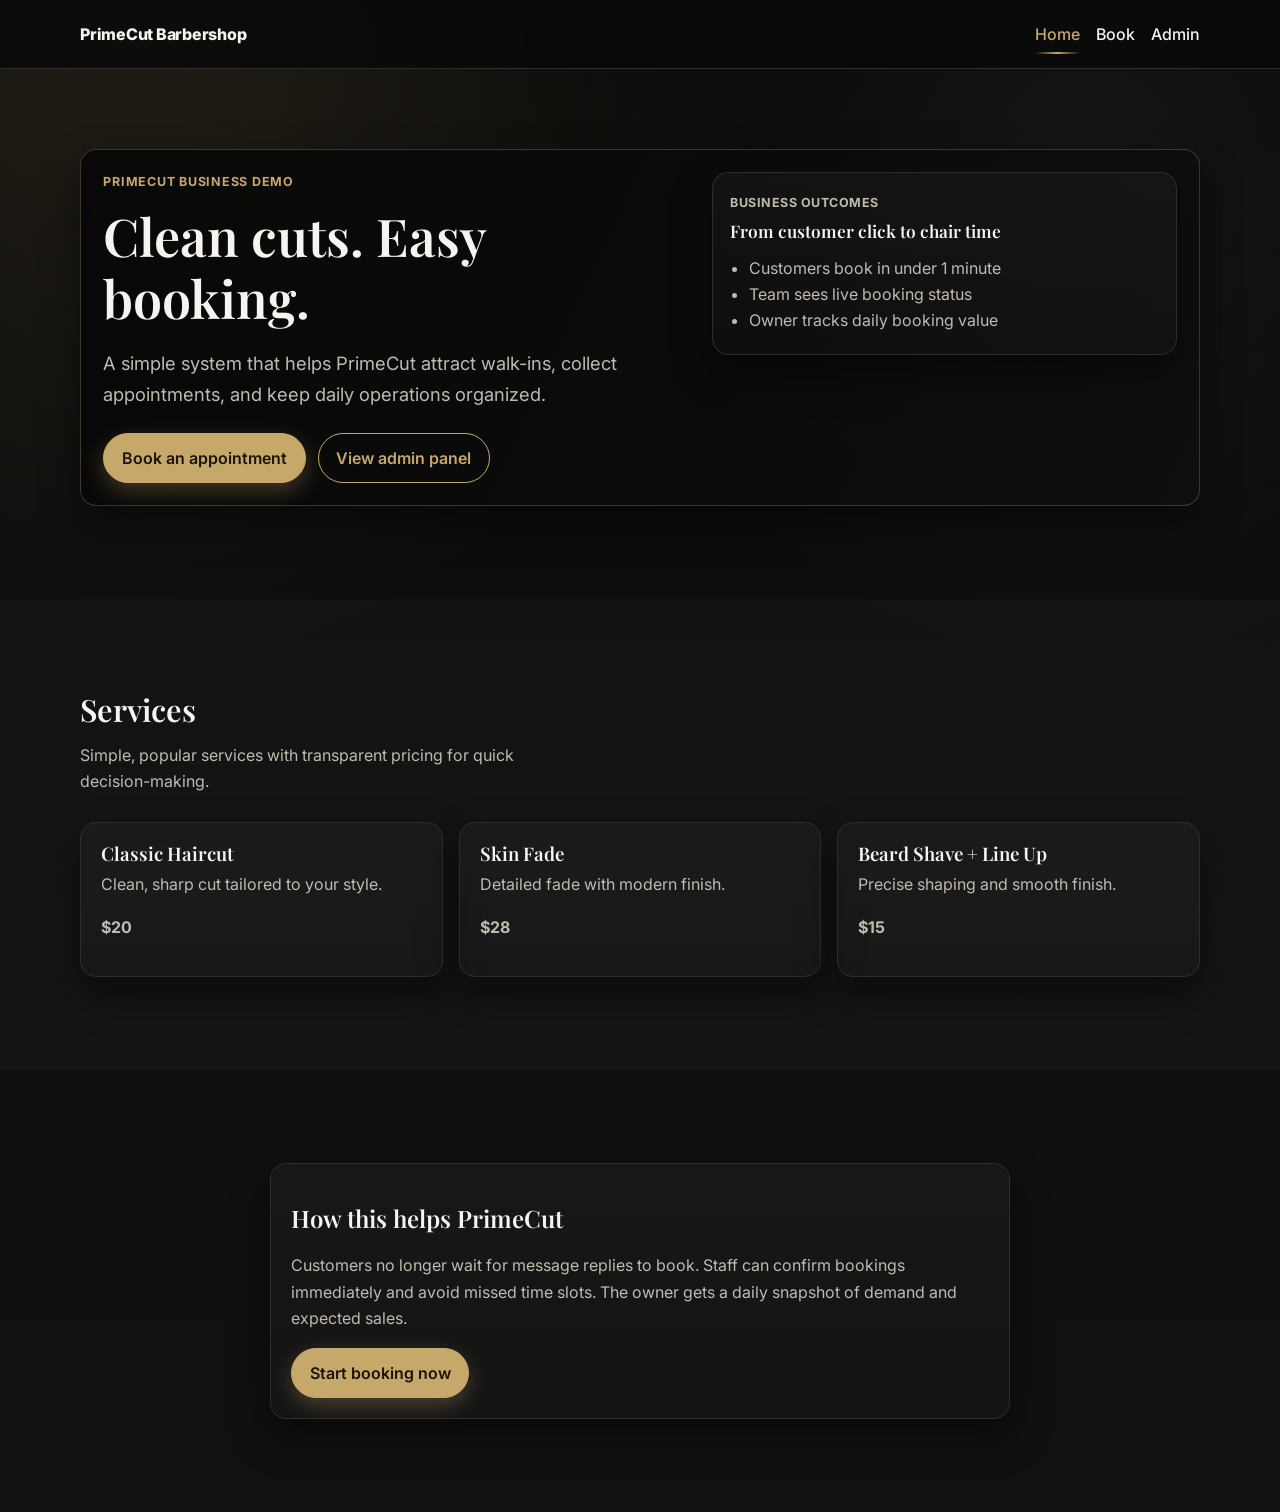
==== primecut-demo/index.html @ 8cd95135 "Initial commit: JM Studio site" ====
<!doctype html>
<html lang="en">
<head>
  <meta charset="utf-8">
  <meta name="viewport" content="width=device-width, initial-scale=1">
  <meta name="description" content="PrimeCut Barbershop booking demo for small business operations.">
  <title>PrimeCut Barbershop Demo | Landing</title>
  <link rel="preconnect" href="https://fonts.googleapis.com">
  <link rel="preconnect" href="https://fonts.gstatic.com" crossorigin>
  <link href="https://fonts.googleapis.com/css2?family=Inter:wght@400;500;600;700;800&family=Playfair+Display:wght@500;600;700&display=swap" rel="stylesheet">
  <link rel="stylesheet" href="../assets/css/styles.css">
  <link rel="stylesheet" href="assets/css/demo.css">
</head>
<body class="demo-body">
  <a class="skip-link" href="#main-content">Skip to content</a>
  <header class="site-header" id="top">
    <div class="container nav-wrap">
      <a class="brand" href="index.html" aria-label="PrimeCut Barbershop home">PrimeCut Barbershop</a>
      <nav class="main-nav" aria-label="Demo navigation">
        <a href="index.html" aria-current="page">Home</a>
        <a href="booking.html">Book</a>
        <a href="admin.html">Admin</a>
      </nav>
    </div>
  </header>

  <main id="main-content">
    <section class="hero section">
      <div class="container hero-grid hero-surface">
        <div class="hero-copy reveal">
          <p class="eyebrow">PrimeCut business demo</p>
          <h1>Clean cuts. Easy booking.</h1>
          <p class="lead">A simple system that helps PrimeCut attract walk-ins, collect appointments, and keep daily operations organized.</p>
          <div class="hero-actions">
            <a class="btn" href="booking.html">Book an appointment</a>
            <a class="btn btn-ghost" href="admin.html">View admin panel</a>
          </div>
        </div>
        <aside class="hero-note reveal" aria-label="What this system does">
          <p class="panel-label">Business outcomes</p>
          <h2>From customer click to chair time</h2>
          <ul>
            <li>Customers book in under 1 minute</li>
            <li>Team sees live booking status</li>
            <li>Owner tracks daily booking value</li>
          </ul>
        </aside>
      </div>
    </section>

    <section class="section muted" id="services">
      <div class="container">
        <h2 class="section-title reveal">Services</h2>
        <p class="section-intro reveal">Simple, popular services with transparent pricing for quick decision-making.</p>
        <div class="card-grid">
          <article class="card reveal">
            <h3>Classic Haircut</h3>
            <p>Clean, sharp cut tailored to your style.</p>
            <p class="service-price">$20</p>
          </article>
          <article class="card reveal">
            <h3>Skin Fade</h3>
            <p>Detailed fade with modern finish.</p>
            <p class="service-price">$28</p>
          </article>
          <article class="card reveal">
            <h3>Beard Shave + Line Up</h3>
            <p>Precise shaping and smooth finish.</p>
            <p class="service-price">$15</p>
          </article>
        </div>
      </div>
    </section>

    <section class="section">
      <div class="container narrow reveal card">
        <h2>How this helps PrimeCut</h2>
        <p>Customers no longer wait for message replies to book. Staff can confirm bookings immediately and avoid missed time slots. The owner gets a daily snapshot of demand and expected sales.</p>
        <a class="btn" href="booking.html">Start booking now</a>
      </div>
    </section>
  </main>

  <script src="../assets/js/main.js"></script>
</body>
</html>
---- assets/css/styles.css ----
:root {
  --bg: #ffffff;
  --bg-muted: #f4f6f5;
  --text: #101312;
  --text-soft: #4a5450;
  --line: #d4ddd8;
  --accent: #0f766e;
  --accent-dark: #0b5a54;
  --radius: 16px;
  --radius-sm: 12px;
  --shadow: 0 12px 30px rgba(16, 19, 18, 0.08);
  --container: 1120px;
}

*,
*::before,
*::after {
  box-sizing: border-box;
}

html {
  scroll-behavior: smooth;
}

body {
  margin: 0;
  font-family: "Inter", sans-serif;
  color: var(--text);
  background: var(--bg);
  line-height: 1.65;
  text-rendering: optimizeLegibility;
}

a {
  color: var(--accent);
  text-decoration: none;
}

a:hover {
  text-decoration: underline;
}

.container {
  width: min(100% - 2rem, var(--container));
  margin-inline: auto;
}

.narrow {
  max-width: 740px;
}

.section {
  padding: 5.2rem 0;
}

.muted {
  background: var(--bg-muted);
}

.section-title {
  margin-top: 0;
  margin-bottom: 0.8rem;
  font-size: clamp(1.75rem, 2.4vw, 2.25rem);
}

.section-intro {
  margin: 0 0 1.7rem;
  color: var(--text-soft);
  max-width: 48ch;
}

.site-header {
  position: sticky;
  top: 0;
  z-index: 20;
  background: rgba(255, 255, 255, 0.9);
  backdrop-filter: blur(10px);
  border-bottom: 1px solid var(--line);
}

.nav-wrap {
  min-height: 68px;
  display: flex;
  align-items: center;
  justify-content: space-between;
  gap: 1rem;
}

.brand {
  font-weight: 800;
  letter-spacing: -0.015em;
  color: var(--text);
}

.main-nav {
  display: none;
  align-items: center;
  gap: 1rem;
}

.main-nav a {
  color: var(--text);
  font-weight: 500;
}

.hero {
  padding-top: 4.7rem;
}

.hero-grid {
  display: grid;
  gap: 1.7rem;
}

.hero-emphasis {
  border: 1px solid #dbe4df;
  border-radius: var(--radius);
  background: linear-gradient(140deg, #ffffff 0%, #f6f9f7 65%, #edf3f0 100%);
  box-shadow: var(--shadow);
  padding: 1.1rem;
}

.eyebrow {
  margin: 0 0 0.75rem;
  color: var(--accent);
  font-weight: 700;
  text-transform: uppercase;
  letter-spacing: 0.06em;
  font-size: 0.78rem;
}

h1,
h2,
h3 {
  line-height: 1.2;
  letter-spacing: -0.02em;
}

h1 {
  margin: 0 0 0.9rem;
  font-size: clamp(2rem, 5.2vw, 3.25rem);
  max-width: 14ch;
  font-weight: 800;
}

.lead {
  font-size: clamp(1rem, 2vw, 1.15rem);
  color: var(--text-soft);
  max-width: 54ch;
}

.hero-actions {
  margin-top: 1.5rem;
  display: flex;
  flex-wrap: wrap;
  gap: 0.75rem;
}

.trust-strip {
  list-style: none;
  margin: 1rem 0 0;
  padding: 0;
  display: flex;
  flex-wrap: wrap;
  gap: 0.55rem;
}

.trust-strip li {
  font-size: 0.8rem;
  font-weight: 600;
  color: #2d3a36;
  border: 1px solid var(--line);
  background: #fff;
  border-radius: 999px;
  padding: 0.35rem 0.7rem;
}

.hero-note {
  border: 1px solid var(--line);
  border-radius: var(--radius);
  padding: 1.25rem 1.1rem;
  background: #fff;
  box-shadow: var(--shadow);
}

.panel-label {
  margin: 0 0 0.45rem;
  color: var(--accent);
  font-size: 0.78rem;
  letter-spacing: 0.04em;
  text-transform: uppercase;
  font-weight: 700;
}

.hero-note h2 {
  margin-top: 0;
  margin-bottom: 0.8rem;
  font-size: 1.08rem;
}

.mock-window {
  border: 1px solid #d6dfdb;
  background: linear-gradient(180deg, #f9fbfa, #f1f5f3);
  border-radius: var(--radius-sm);
  padding: 0.7rem;
  margin-bottom: 0.8rem;
}

.dot {
  display: inline-block;
  width: 8px;
  height: 8px;
  border-radius: 999px;
  margin-right: 0.25rem;
  background: #b6c4be;
}

.mock-row {
  height: 7px;
  background: #d4ddd8;
  border-radius: 999px;
  margin-top: 0.6rem;
}

.mock-row.short {
  width: 62%;
}

.mock-grid {
  display: grid;
  gap: 0.45rem;
  grid-template-columns: repeat(3, minmax(0, 1fr));
  margin-top: 0.6rem;
}

.mock-grid div {
  height: 46px;
  border-radius: 10px;
  border: 1px solid #d6dfdb;
  background: #fff;
}

.hero-note ul {
  margin: 0;
  padding-left: 1.2rem;
}

.start-strip-section {
  padding-top: 1.2rem;
}

.start-strip {
  border: 1px solid #cad8d2;
  border-radius: var(--radius);
  background: linear-gradient(155deg, #f8fbf9, #eef4f1);
  box-shadow: var(--shadow);
  padding: 1.1rem;
}

.start-steps {
  margin: 0.3rem 0 0;
  padding-left: 1.2rem;
  display: grid;
  gap: 0.55rem;
}

.start-steps li {
  color: #2c3a36;
}

.start-steps li span {
  display: block;
  color: var(--text-soft);
  font-size: 0.93rem;
}

.start-note {
  margin: 0.8rem 0 0;
  color: #2f3f3a;
  font-weight: 500;
}

.btn {
  display: inline-flex;
  align-items: center;
  justify-content: center;
  border: 1px solid var(--accent);
  background: var(--accent);
  color: #fff;
  font-weight: 600;
  border-radius: 999px;
  padding: 0.68rem 1.1rem;
  box-shadow: 0 8px 18px rgba(15, 118, 110, 0.2);
  transition: transform 0.2s ease, background 0.2s ease, border-color 0.2s ease, box-shadow 0.2s ease;
}

.btn:hover {
  text-decoration: none;
  background: var(--accent-dark);
  border-color: var(--accent-dark);
  transform: translateY(-1px);
  box-shadow: 0 10px 22px rgba(15, 118, 110, 0.25);
}

.btn:focus-visible,
input:focus-visible,
textarea:focus-visible,
a:focus-visible {
  outline: 3px solid rgba(15, 118, 110, 0.3);
  outline-offset: 2px;
}

.btn-ghost {
  background: transparent;
  color: var(--accent);
  box-shadow: none;
}

.btn-small {
  padding: 0.52rem 0.9rem;
  font-size: 0.93rem;
}

.card-grid,
.step-grid {
  display: grid;
  gap: 1rem;
}

.card,
.step {
  border: 1px solid var(--line);
  border-radius: var(--radius);
  padding: 1.25rem;
  background: #fff;
  box-shadow: 0 2px 0 rgba(16, 19, 18, 0.03);
  transition: transform 0.25s ease, box-shadow 0.25s ease, border-color 0.25s ease;
}

.card:hover,
.step:hover {
  transform: translateY(-2px);
  box-shadow: 0 14px 28px rgba(16, 19, 18, 0.08);
  border-color: #c4d0ca;
}

.card h3,
.step h3 {
  margin-top: 0;
  margin-bottom: 0.4rem;
}

.card p,
.step p {
  margin-top: 0;
  color: var(--text-soft);
}

.card ul {
  margin: 0;
  padding-left: 1.1rem;
}

.demo-wrap {
  display: grid;
  gap: 1.1rem;
  align-items: center;
}

.demo-media {
  min-height: 240px;
  border-radius: var(--radius);
  border: 1px solid #cad6d1;
  background: linear-gradient(155deg, #edf4f1, #f9fbfa);
  display: grid;
  align-content: center;
  gap: 0.9rem;
  padding: 1.25rem;
  font-weight: 600;
  color: #2d3834;
}

.demo-top {
  display: flex;
  gap: 0.35rem;
}

.demo-top span {
  width: 9px;
  height: 9px;
  border-radius: 999px;
  background: #95a7a0;
}

.demo-caption {
  margin-top: -0.4rem;
  color: var(--text-soft);
}

.demo-flow {
  margin: 0.65rem 0 0.4rem;
  font-size: 0.92rem;
  color: #2f3f3a;
}

.demo-proves {
  margin: 0;
  padding-left: 1rem;
  color: var(--text-soft);
}

.demo-proves li + li {
  margin-top: 0.35rem;
}

.demo-points {
  margin: 0;
  padding-left: 1rem;
  font-size: 0.95rem;
}

.demo-points li + li {
  margin-top: 0.35rem;
}

.demo-actions {
  margin-top: 1rem;
  display: flex;
  flex-wrap: wrap;
  gap: 0.65rem;
}

.proof-grid {
  display: grid;
  gap: 1rem;
}

.proof-card {
  border: 1px solid var(--line);
  border-radius: var(--radius);
  padding: 1.2rem;
  background: #fff;
  box-shadow: 0 2px 0 rgba(16, 19, 18, 0.03);
  transition: transform 0.25s ease, box-shadow 0.25s ease, border-color 0.25s ease;
}

.proof-card:hover {
  transform: translateY(-2px);
  box-shadow: 0 14px 28px rgba(16, 19, 18, 0.08);
  border-color: #c4d0ca;
}

.proof-card h3 {
  margin-top: 0;
  margin-bottom: 0.45rem;
}

.proof-card p {
  margin: 0;
  color: var(--text-soft);
}

.package-grid {
  display: grid;
  gap: 1rem;
}

.package-card {
  border: 1px solid var(--line);
  border-radius: var(--radius);
  background: #fff;
  padding: 1.2rem;
  box-shadow: 0 2px 0 rgba(16, 19, 18, 0.03);
  transition: transform 0.25s ease, box-shadow 0.25s ease, border-color 0.25s ease;
}

.package-card:hover {
  transform: translateY(-2px);
  box-shadow: 0 14px 28px rgba(16, 19, 18, 0.08);
  border-color: #c4d0ca;
}

.package-featured {
  border-color: #9eb8af;
  background: linear-gradient(160deg, #ffffff, #f4f8f6);
}

.package-card h3 {
  margin-top: 0;
  margin-bottom: 0.5rem;
}

.package-desc {
  margin: 0 0 0.7rem;
  color: var(--text-soft);
}

.package-card ul {
  margin: 0 0 1rem;
  padding-left: 1.05rem;
}

.case-block {
  margin-top: 1rem;
  border: 1px solid #cad8d2;
  border-radius: var(--radius);
  background: linear-gradient(160deg, #f9fbfa, #f1f6f4);
  padding: 1.2rem;
  box-shadow: var(--shadow);
}

.case-block h3 {
  margin-top: 0;
  margin-bottom: 0.6rem;
}

.case-block p {
  margin: 0.35rem 0;
  color: #2f3f3a;
}

.step-num {
  display: inline-block;
  color: var(--accent);
  font-weight: 700;
  font-size: 0.84rem;
  margin-bottom: 0.4rem;
}

.contact-wrap {
  display: grid;
  gap: 1.25rem;
}

.contact-copy h2 {
  margin-top: 0;
}

.quick-links {
  margin-top: 1rem;
  display: flex;
  flex-wrap: wrap;
  gap: 0.9rem;
}

.quick-link {
  border: 1px solid var(--line);
  border-radius: 999px;
  color: var(--text);
  padding: 0.42rem 0.78rem;
  font-weight: 600;
  transition: border-color 0.2s ease, color 0.2s ease;
}

.quick-link:hover {
  border-color: var(--accent);
  color: var(--accent);
  text-decoration: none;
}

.contact-trust {
  margin-top: 1rem;
  color: var(--text-soft);
  max-width: 40ch;
}

.response-note {
  margin-top: 0.8rem;
  border-left: 3px solid var(--accent);
  padding-left: 0.7rem;
  color: #2f3f3a;
  font-weight: 500;
}

.contact-form {
  background: #fff;
  border: 1px solid var(--line);
  border-radius: var(--radius);
  padding: 1.15rem;
  box-shadow: var(--shadow);
}

.contact-form label {
  display: block;
  margin-bottom: 0.35rem;
  font-weight: 600;
}

.contact-form input,
.contact-form textarea,
.contact-form select {
  width: 100%;
  margin-bottom: 0.85rem;
  border: 1px solid #bcc6d1;
  border-radius: 10px;
  padding: 0.7rem 0.8rem;
  font: inherit;
  background: #fff;
  color: var(--text);
}

.form-note {
  margin-top: 0.65rem;
  font-size: 0.86rem;
  color: var(--text-soft);
}

.mobile-cta {
  position: fixed;
  left: 0;
  right: 0;
  bottom: 0;
  z-index: 30;
  display: flex;
  justify-content: center;
  gap: 0.7rem;
  padding: 0.6rem 1rem calc(0.6rem + env(safe-area-inset-bottom));
  background: rgba(255, 255, 255, 0.92);
  backdrop-filter: blur(8px);
  border-top: 1px solid var(--line);
}

.skip-link {
  position: absolute;
  left: -9999px;
  top: auto;
}

.skip-link:focus {
  left: 1rem;
  top: 1rem;
  background: #fff;
  border: 1px solid var(--line);
  border-radius: 8px;
  padding: 0.4rem 0.65rem;
  z-index: 40;
}

.reveal {
  opacity: 0;
  transform: translateY(10px);
  transition: opacity 0.5s ease, transform 0.5s ease;
}

.reveal.in-view {
  opacity: 1;
  transform: translateY(0);
}

@media (min-width: 720px) {
  .main-nav {
    display: flex;
  }

  .hero-grid {
    grid-template-columns: 1.25fr 1fr;
    align-items: start;
  }

  .card-grid {
    grid-template-columns: repeat(3, minmax(0, 1fr));
  }

  .step-grid {
    grid-template-columns: repeat(3, minmax(0, 1fr));
  }

  .demo-wrap {
    grid-template-columns: 1.1fr 1fr;
  }

  .proof-grid {
    grid-template-columns: repeat(3, minmax(0, 1fr));
  }

  .package-grid {
    grid-template-columns: repeat(3, minmax(0, 1fr));
  }

  .contact-wrap {
    grid-template-columns: 1fr 1.1fr;
    align-items: start;
  }

  .mobile-cta {
    display: none;
  }
}

@media (min-width: 1024px) {
  .section {
    padding: 5.8rem 0;
  }

  .hero {
    padding-top: 5.2rem;
  }
}

@media (prefers-reduced-motion: reduce) {
  html {
    scroll-behavior: auto;
  }

  .reveal {
    opacity: 1;
    transform: none;
    transition: none;
  }

  .btn {
    transition: none;
  }
}
---- primecut-demo/assets/css/demo.css ----
.demo-body {
  --bg: #090909;
  --bg-muted: #101010;
  --surface: #141414;
  --surface-strong: #1c1c1c;
  --line: #2d2d2d;
  --text: #f7f4ef;
  --text-soft: #c1baad;
  --accent: #c7a86b;
  --accent-dark: #a38752;
  --focus: rgba(199, 168, 107, 0.45);
  --shadow: 0 18px 40px rgba(0, 0, 0, 0.45);
  --radius: 16px;
  --radius-sm: 12px;
  background:
    radial-gradient(circle at 10% 0%, rgba(199, 168, 107, 0.14), transparent 35%),
    radial-gradient(circle at 85% 10%, rgba(255, 255, 255, 0.05), transparent 30%),
    linear-gradient(180deg, #070707, #0f0f0f 55%, #111111);
  color: var(--text);
  min-height: 100vh;
}

.demo-body .site-header {
  background: rgba(9, 9, 9, 0.82);
  border-bottom: 1px solid var(--line);
}

.demo-body .brand,
.demo-body .main-nav a {
  color: var(--text);
}

.demo-body .main-nav a:hover {
  color: var(--accent);
}

.demo-body .main-nav a[aria-current="page"] {
  color: var(--accent);
  position: relative;
}

.demo-body .main-nav a[aria-current="page"]::after {
  content: "";
  position: absolute;
  left: 0;
  right: 0;
  bottom: -0.45rem;
  height: 2px;
  background: linear-gradient(90deg, transparent, var(--accent), transparent);
}

.demo-body h1,
.demo-body h2,
.demo-body h3 {
  font-family: "Playfair Display", "Times New Roman", serif;
  letter-spacing: 0;
  font-weight: 600;
}

.demo-body .eyebrow {
  color: var(--accent);
}

.demo-body .lead,
.demo-body .section-intro,
.demo-body p {
  color: var(--text-soft);
}

.demo-body .hero {
  padding-top: 5rem;
}

.demo-body .hero-surface {
  border: 1px solid rgba(199, 168, 107, 0.28);
  border-radius: var(--radius);
  box-shadow: var(--shadow);
  padding: 1.4rem;
  background:
    linear-gradient(115deg, rgba(7, 7, 7, 0.92), rgba(15, 15, 15, 0.86)),
    url("https://images.unsplash.com/photo-1622296089863-eb7fc530daa8?auto=format&fit=crop&w=1600&q=80") center/cover no-repeat;
}

.demo-body .hero-note,
.demo-body .card,
.demo-body .contact-form,
.demo-body .table-card,
.demo-body .metric-card {
  background: linear-gradient(180deg, rgba(255, 255, 255, 0.03), rgba(255, 255, 255, 0.01));
  border: 1px solid var(--line);
  box-shadow: var(--shadow);
}

.demo-body .hero-note h2,
.demo-body .card h3,
.demo-body .table-head h2,
.demo-body .admin-header h1 {
  color: var(--text);
}

.demo-body .hero-note ul,
.demo-body .card p,
.demo-body .form-note {
  color: var(--text-soft);
}

.demo-body .card:hover,
.demo-body .step:hover {
  border-color: rgba(199, 168, 107, 0.44);
  box-shadow: 0 20px 38px rgba(0, 0, 0, 0.52);
}

.demo-body .muted {
  background: rgba(255, 255, 255, 0.02);
}

.page-title {
  margin: 0 0 0.8rem;
  font-size: clamp(1.95rem, 4vw, 2.8rem);
  max-width: 18ch;
  color: var(--text);
}

.booking-panel {
  padding: 1.3rem;
}

.booking-side-note {
  padding: 1.3rem 1.15rem;
}

.service-price {
  font-weight: 700;
  color: var(--accent);
}

.booking-grid {
  display: grid;
  gap: 1rem;
  align-items: start;
}

.contact-form select,
.demo-body .contact-form input,
.demo-body .contact-form textarea {
  width: 100%;
  margin-bottom: 0.85rem;
  border: 1px solid #3a3a3a;
  border-radius: 10px;
  padding: 0.7rem 0.8rem;
  font: inherit;
  background: #101010;
  color: var(--text);
}

.demo-body .contact-form label {
  color: #e5ddd1;
}

.demo-body .btn {
  border: 1px solid var(--accent);
  background: var(--accent);
  color: #1a1409;
  box-shadow: 0 8px 22px rgba(199, 168, 107, 0.3);
}

.demo-body .btn:hover {
  background: var(--accent-dark);
  border-color: var(--accent-dark);
  color: #140f06;
}

.demo-body .btn-ghost {
  background: transparent;
  color: var(--accent);
  box-shadow: none;
}

.demo-body .btn:focus-visible,
.demo-body input:focus-visible,
.demo-body select:focus-visible,
.demo-body textarea:focus-visible,
.demo-body a:focus-visible {
  outline: 3px solid var(--focus);
  outline-offset: 2px;
}

.metrics-grid {
  display: grid;
  gap: 1rem;
  margin-bottom: 1rem;
}

.metric-card {
  border-radius: var(--radius-sm);
  padding: 1rem;
}

.metric-label {
  margin: 0;
  color: var(--text-soft);
  font-size: 0.88rem;
  text-transform: uppercase;
  letter-spacing: 0.05em;
}

.admin-header {
  margin-bottom: 0.8rem;
}

.metric-value {
  margin: 0.35rem 0 0;
  font-size: 1.55rem;
  font-weight: 700;
  color: var(--text);
}

.table-card {
  border-radius: var(--radius);
  padding: 1rem;
}

.table-head {
  display: flex;
  justify-content: space-between;
  gap: 0.75rem;
  align-items: center;
}

.table-head h2 {
  margin: 0;
}

.table-actions {
  display: flex;
  flex-wrap: wrap;
  gap: 0.5rem;
}

.table-wrap {
  overflow-x: auto;
  margin-top: 0.8rem;
}

.demo-body table {
  width: 100%;
  border-collapse: collapse;
}

.demo-body th,
.demo-body td {
  text-align: left;
  padding: 0.75rem 0.5rem;
  border-bottom: 1px solid var(--line);
  vertical-align: middle;
  color: #e9e3d8;
}

.demo-body tbody tr:hover {
  background: rgba(199, 168, 107, 0.08);
}

.demo-body th {
  font-size: 0.78rem;
  text-transform: uppercase;
  color: #b3ab9f;
  letter-spacing: 0.05em;
}

.status-badge {
  display: inline-flex;
  align-items: center;
  justify-content: center;
  font-size: 0.76rem;
  font-weight: 700;
  text-transform: capitalize;
  border-radius: 999px;
  padding: 0.2rem 0.55rem;
}

.status-pending {
  color: #f2d8a0;
  background: rgba(122, 89, 27, 0.35);
  border: 1px solid rgba(214, 170, 74, 0.33);
}

.status-confirmed {
  color: #c8f0d8;
  background: rgba(22, 104, 69, 0.35);
  border: 1px solid rgba(83, 190, 138, 0.35);
}

.error-text {
  color: #ff9aa7;
  font-weight: 600;
  border-left: 3px solid #ff9aa7;
  padding-left: 0.55rem;
}

.success-text {
  color: #adefca;
  font-weight: 600;
  border-left: 3px solid #adefca;
  padding-left: 0.55rem;
}

@media (min-width: 780px) {
  .booking-grid {
    grid-template-columns: 1.2fr 0.8fr;
  }

  .metrics-grid {
    grid-template-columns: repeat(4, minmax(0, 1fr));
  }
}
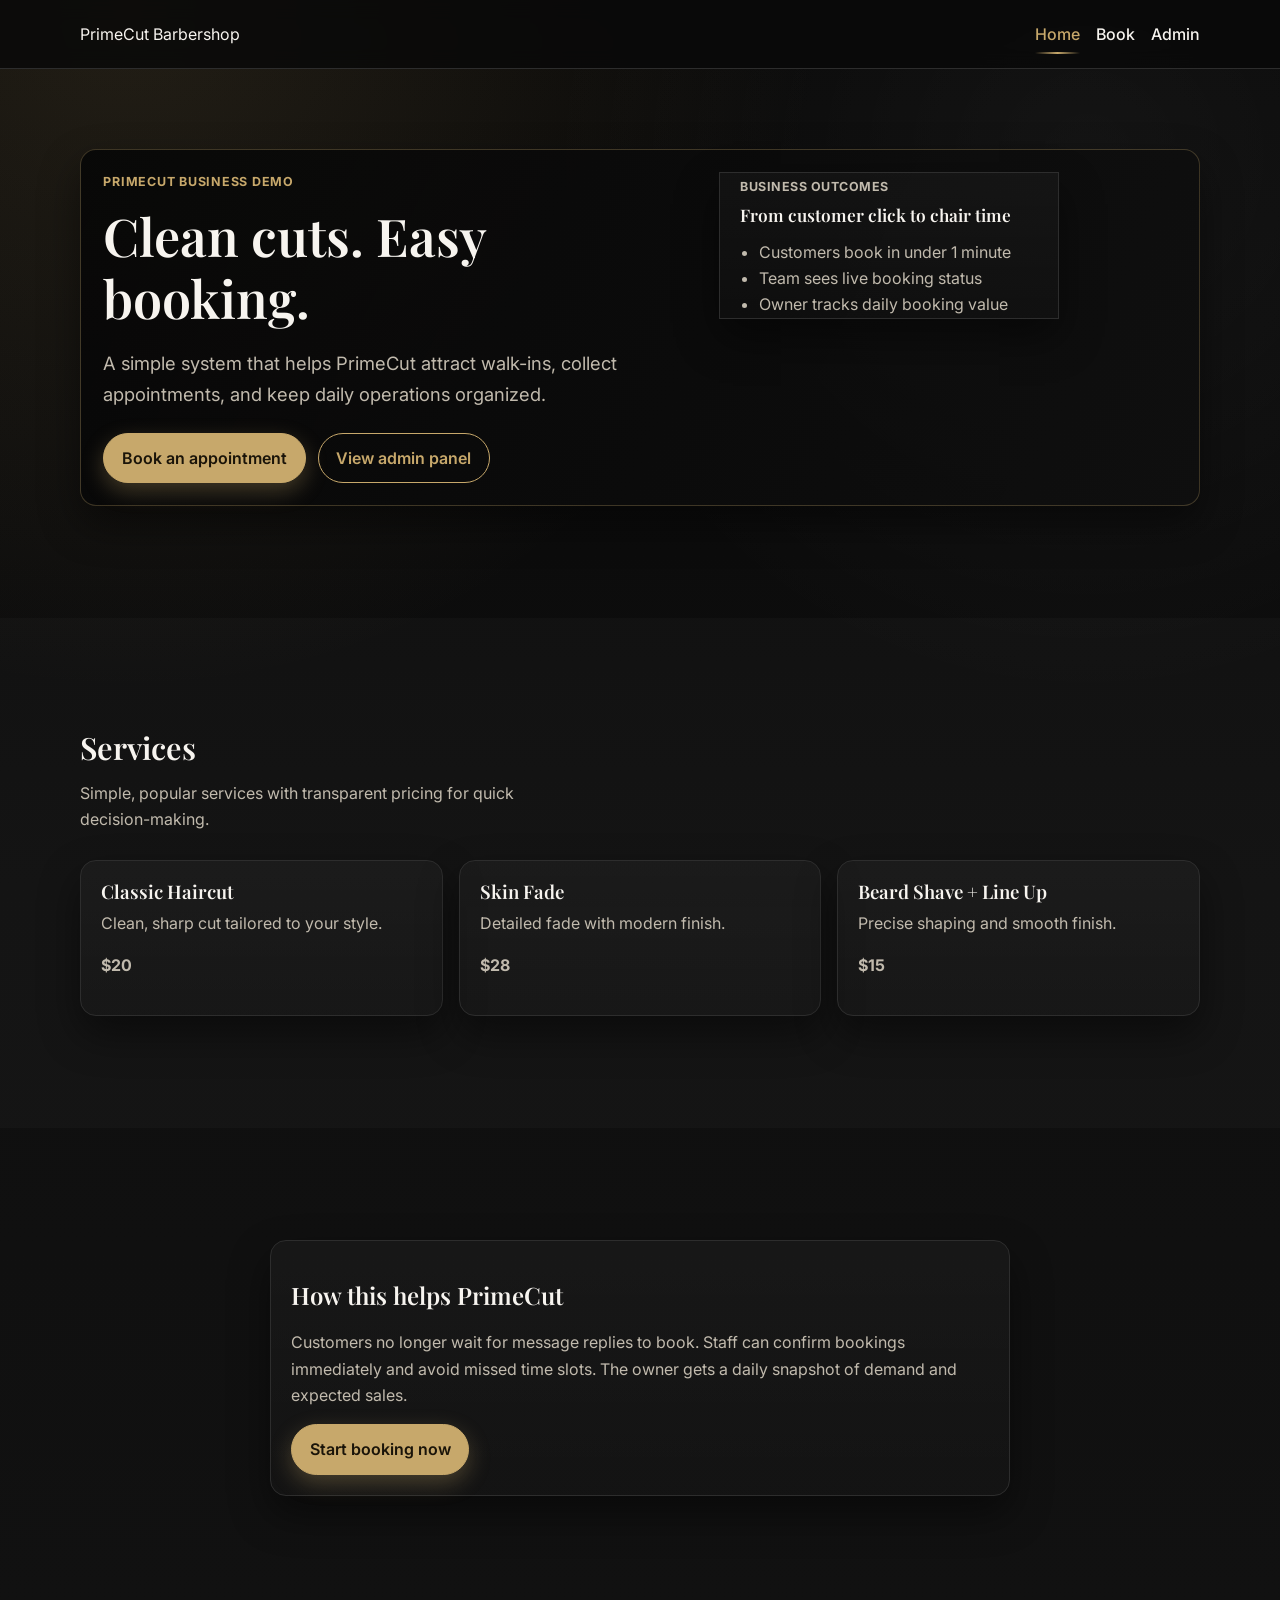
==== commit 0bd68509: "Add files via upload" ====
--- a/primecut-demo/index.html
+++ b/primecut-demo/index.html
@@ -1,86 +1,86 @@
-<!doctype html>
-<html lang="en">
-<head>
-  <meta charset="utf-8">
-  <meta name="viewport" content="width=device-width, initial-scale=1">
-  <meta name="description" content="PrimeCut Barbershop booking demo for small business operations.">
-  <title>PrimeCut Barbershop Demo | Landing</title>
-  <link rel="preconnect" href="https://fonts.googleapis.com">
-  <link rel="preconnect" href="https://fonts.gstatic.com" crossorigin>
-  <link href="https://fonts.googleapis.com/css2?family=Inter:wght@400;500;600;700;800&family=Playfair+Display:wght@500;600;700&display=swap" rel="stylesheet">
-  <link rel="stylesheet" href="../assets/css/styles.css">
-  <link rel="stylesheet" href="assets/css/demo.css">
-</head>
-<body class="demo-body">
-  <a class="skip-link" href="#main-content">Skip to content</a>
-  <header class="site-header" id="top">
-    <div class="container nav-wrap">
-      <a class="brand" href="index.html" aria-label="PrimeCut Barbershop home">PrimeCut Barbershop</a>
-      <nav class="main-nav" aria-label="Demo navigation">
-        <a href="index.html" aria-current="page">Home</a>
-        <a href="booking.html">Book</a>
-        <a href="admin.html">Admin</a>
-      </nav>
-    </div>
-  </header>
-
-  <main id="main-content">
-    <section class="hero section">
-      <div class="container hero-grid hero-surface">
-        <div class="hero-copy reveal">
-          <p class="eyebrow">PrimeCut business demo</p>
-          <h1>Clean cuts. Easy booking.</h1>
-          <p class="lead">A simple system that helps PrimeCut attract walk-ins, collect appointments, and keep daily operations organized.</p>
-          <div class="hero-actions">
-            <a class="btn" href="booking.html">Book an appointment</a>
-            <a class="btn btn-ghost" href="admin.html">View admin panel</a>
-          </div>
-        </div>
-        <aside class="hero-note reveal" aria-label="What this system does">
-          <p class="panel-label">Business outcomes</p>
-          <h2>From customer click to chair time</h2>
-          <ul>
-            <li>Customers book in under 1 minute</li>
-            <li>Team sees live booking status</li>
-            <li>Owner tracks daily booking value</li>
-          </ul>
-        </aside>
-      </div>
-    </section>
-
-    <section class="section muted" id="services">
-      <div class="container">
-        <h2 class="section-title reveal">Services</h2>
-        <p class="section-intro reveal">Simple, popular services with transparent pricing for quick decision-making.</p>
-        <div class="card-grid">
-          <article class="card reveal">
-            <h3>Classic Haircut</h3>
-            <p>Clean, sharp cut tailored to your style.</p>
-            <p class="service-price">$20</p>
-          </article>
-          <article class="card reveal">
-            <h3>Skin Fade</h3>
-            <p>Detailed fade with modern finish.</p>
-            <p class="service-price">$28</p>
-          </article>
-          <article class="card reveal">
-            <h3>Beard Shave + Line Up</h3>
-            <p>Precise shaping and smooth finish.</p>
-            <p class="service-price">$15</p>
-          </article>
-        </div>
-      </div>
-    </section>
-
-    <section class="section">
-      <div class="container narrow reveal card">
-        <h2>How this helps PrimeCut</h2>
-        <p>Customers no longer wait for message replies to book. Staff can confirm bookings immediately and avoid missed time slots. The owner gets a daily snapshot of demand and expected sales.</p>
-        <a class="btn" href="booking.html">Start booking now</a>
-      </div>
-    </section>
-  </main>
-
-  <script src="../assets/js/main.js"></script>
-</body>
-</html>
+<!doctype html>
+<html lang="en">
+<head>
+  <meta charset="utf-8">
+  <meta name="viewport" content="width=device-width, initial-scale=1">
+  <meta name="description" content="PrimeCut Barbershop booking demo for small business operations.">
+  <title>PrimeCut Barbershop Demo | Landing</title>
+  <link rel="preconnect" href="https://fonts.googleapis.com">
+  <link rel="preconnect" href="https://fonts.gstatic.com" crossorigin>
+  <link href="https://fonts.googleapis.com/css2?family=Inter:wght@400;500;600;700;800&family=Playfair+Display:wght@500;600;700&display=swap" rel="stylesheet">
+  <link rel="stylesheet" href="../assets/css/styles.css">
+  <link rel="stylesheet" href="assets/css/demo.css">
+</head>
+<body class="demo-body">
+  <a class="skip-link" href="#main-content">Skip to content</a>
+  <header class="site-header" id="top">
+    <div class="container nav-wrap">
+      <a class="brand" href="index.html" aria-label="PrimeCut Barbershop home">PrimeCut Barbershop</a>
+      <nav class="main-nav" aria-label="Demo navigation">
+        <a href="index.html" aria-current="page">Home</a>
+        <a href="booking.html">Book</a>
+        <a href="admin.html">Admin</a>
+      </nav>
+    </div>
+  </header>
+
+  <main id="main-content">
+    <section class="hero section">
+      <div class="container hero-grid hero-surface">
+        <div class="hero-copy reveal">
+          <p class="eyebrow">PrimeCut business demo</p>
+          <h1>Clean cuts. Easy booking.</h1>
+          <p class="lead">A simple system that helps PrimeCut attract walk-ins, collect appointments, and keep daily operations organized.</p>
+          <div class="hero-actions">
+            <a class="btn" href="booking.html">Book an appointment</a>
+            <a class="btn btn-ghost" href="admin.html">View admin panel</a>
+          </div>
+        </div>
+        <aside class="hero-note reveal" aria-label="What this system does">
+          <p class="panel-label">Business outcomes</p>
+          <h2>From customer click to chair time</h2>
+          <ul>
+            <li>Customers book in under 1 minute</li>
+            <li>Team sees live booking status</li>
+            <li>Owner tracks daily booking value</li>
+          </ul>
+        </aside>
+      </div>
+    </section>
+
+    <section class="section muted" id="services">
+      <div class="container">
+        <h2 class="section-title reveal">Services</h2>
+        <p class="section-intro reveal">Simple, popular services with transparent pricing for quick decision-making.</p>
+        <div class="card-grid">
+          <article class="card reveal">
+            <h3>Classic Haircut</h3>
+            <p>Clean, sharp cut tailored to your style.</p>
+            <p class="service-price">$20</p>
+          </article>
+          <article class="card reveal">
+            <h3>Skin Fade</h3>
+            <p>Detailed fade with modern finish.</p>
+            <p class="service-price">$28</p>
+          </article>
+          <article class="card reveal">
+            <h3>Beard Shave + Line Up</h3>
+            <p>Precise shaping and smooth finish.</p>
+            <p class="service-price">$15</p>
+          </article>
+        </div>
+      </div>
+    </section>
+
+    <section class="section">
+      <div class="container narrow reveal card">
+        <h2>How this helps PrimeCut</h2>
+        <p>Customers no longer wait for message replies to book. Staff can confirm bookings immediately and avoid missed time slots. The owner gets a daily snapshot of demand and expected sales.</p>
+        <a class="btn" href="booking.html">Start booking now</a>
+      </div>
+    </section>
+  </main>
+
+  <script src="../assets/js/main.js"></script>
+</body>
+</html>
--- a/assets/css/styles.css
+++ b/assets/css/styles.css
@@ -1,714 +1,1038 @@
-:root {
-  --bg: #ffffff;
-  --bg-muted: #f4f6f5;
-  --text: #101312;
-  --text-soft: #4a5450;
-  --line: #d4ddd8;
-  --accent: #0f766e;
-  --accent-dark: #0b5a54;
-  --radius: 16px;
-  --radius-sm: 12px;
-  --shadow: 0 12px 30px rgba(16, 19, 18, 0.08);
-  --container: 1120px;
-}
-
-*,
-*::before,
-*::after {
-  box-sizing: border-box;
-}
-
-html {
-  scroll-behavior: smooth;
-}
-
-body {
-  margin: 0;
-  font-family: "Inter", sans-serif;
-  color: var(--text);
-  background: var(--bg);
-  line-height: 1.65;
-  text-rendering: optimizeLegibility;
-}
-
-a {
-  color: var(--accent);
-  text-decoration: none;
-}
-
-a:hover {
-  text-decoration: underline;
-}
-
-.container {
-  width: min(100% - 2rem, var(--container));
-  margin-inline: auto;
-}
-
-.narrow {
-  max-width: 740px;
-}
-
-.section {
-  padding: 5.2rem 0;
-}
-
-.muted {
-  background: var(--bg-muted);
-}
-
-.section-title {
-  margin-top: 0;
-  margin-bottom: 0.8rem;
-  font-size: clamp(1.75rem, 2.4vw, 2.25rem);
-}
-
-.section-intro {
-  margin: 0 0 1.7rem;
-  color: var(--text-soft);
-  max-width: 48ch;
-}
-
-.site-header {
-  position: sticky;
-  top: 0;
-  z-index: 20;
-  background: rgba(255, 255, 255, 0.9);
-  backdrop-filter: blur(10px);
-  border-bottom: 1px solid var(--line);
-}
-
-.nav-wrap {
-  min-height: 68px;
-  display: flex;
-  align-items: center;
-  justify-content: space-between;
-  gap: 1rem;
-}
-
-.brand {
-  font-weight: 800;
-  letter-spacing: -0.015em;
-  color: var(--text);
-}
-
-.main-nav {
-  display: none;
-  align-items: center;
-  gap: 1rem;
-}
-
-.main-nav a {
-  color: var(--text);
-  font-weight: 500;
-}
-
-.hero {
-  padding-top: 4.7rem;
-}
-
-.hero-grid {
-  display: grid;
-  gap: 1.7rem;
-}
-
-.hero-emphasis {
-  border: 1px solid #dbe4df;
-  border-radius: var(--radius);
-  background: linear-gradient(140deg, #ffffff 0%, #f6f9f7 65%, #edf3f0 100%);
-  box-shadow: var(--shadow);
-  padding: 1.1rem;
-}
-
-.eyebrow {
-  margin: 0 0 0.75rem;
-  color: var(--accent);
-  font-weight: 700;
-  text-transform: uppercase;
-  letter-spacing: 0.06em;
-  font-size: 0.78rem;
-}
-
-h1,
-h2,
-h3 {
-  line-height: 1.2;
-  letter-spacing: -0.02em;
-}
-
-h1 {
-  margin: 0 0 0.9rem;
-  font-size: clamp(2rem, 5.2vw, 3.25rem);
-  max-width: 14ch;
-  font-weight: 800;
-}
-
-.lead {
-  font-size: clamp(1rem, 2vw, 1.15rem);
-  color: var(--text-soft);
-  max-width: 54ch;
-}
-
-.hero-actions {
-  margin-top: 1.5rem;
-  display: flex;
-  flex-wrap: wrap;
-  gap: 0.75rem;
-}
-
-.trust-strip {
-  list-style: none;
-  margin: 1rem 0 0;
-  padding: 0;
-  display: flex;
-  flex-wrap: wrap;
-  gap: 0.55rem;
-}
-
-.trust-strip li {
-  font-size: 0.8rem;
-  font-weight: 600;
-  color: #2d3a36;
-  border: 1px solid var(--line);
-  background: #fff;
-  border-radius: 999px;
-  padding: 0.35rem 0.7rem;
-}
-
-.hero-note {
-  border: 1px solid var(--line);
-  border-radius: var(--radius);
-  padding: 1.25rem 1.1rem;
-  background: #fff;
-  box-shadow: var(--shadow);
-}
-
-.panel-label {
-  margin: 0 0 0.45rem;
-  color: var(--accent);
-  font-size: 0.78rem;
-  letter-spacing: 0.04em;
-  text-transform: uppercase;
-  font-weight: 700;
-}
-
-.hero-note h2 {
-  margin-top: 0;
-  margin-bottom: 0.8rem;
-  font-size: 1.08rem;
-}
-
-.mock-window {
-  border: 1px solid #d6dfdb;
-  background: linear-gradient(180deg, #f9fbfa, #f1f5f3);
-  border-radius: var(--radius-sm);
-  padding: 0.7rem;
-  margin-bottom: 0.8rem;
-}
-
-.dot {
-  display: inline-block;
-  width: 8px;
-  height: 8px;
-  border-radius: 999px;
-  margin-right: 0.25rem;
-  background: #b6c4be;
-}
-
-.mock-row {
-  height: 7px;
-  background: #d4ddd8;
-  border-radius: 999px;
-  margin-top: 0.6rem;
-}
-
-.mock-row.short {
-  width: 62%;
-}
-
-.mock-grid {
-  display: grid;
-  gap: 0.45rem;
-  grid-template-columns: repeat(3, minmax(0, 1fr));
-  margin-top: 0.6rem;
-}
-
-.mock-grid div {
-  height: 46px;
-  border-radius: 10px;
-  border: 1px solid #d6dfdb;
-  background: #fff;
-}
-
-.hero-note ul {
-  margin: 0;
-  padding-left: 1.2rem;
-}
-
-.start-strip-section {
-  padding-top: 1.2rem;
-}
-
-.start-strip {
-  border: 1px solid #cad8d2;
-  border-radius: var(--radius);
-  background: linear-gradient(155deg, #f8fbf9, #eef4f1);
-  box-shadow: var(--shadow);
-  padding: 1.1rem;
-}
-
-.start-steps {
-  margin: 0.3rem 0 0;
-  padding-left: 1.2rem;
-  display: grid;
-  gap: 0.55rem;
-}
-
-.start-steps li {
-  color: #2c3a36;
-}
-
-.start-steps li span {
-  display: block;
-  color: var(--text-soft);
-  font-size: 0.93rem;
-}
-
-.start-note {
-  margin: 0.8rem 0 0;
-  color: #2f3f3a;
-  font-weight: 500;
-}
-
-.btn {
-  display: inline-flex;
-  align-items: center;
-  justify-content: center;
-  border: 1px solid var(--accent);
-  background: var(--accent);
-  color: #fff;
-  font-weight: 600;
-  border-radius: 999px;
-  padding: 0.68rem 1.1rem;
-  box-shadow: 0 8px 18px rgba(15, 118, 110, 0.2);
-  transition: transform 0.2s ease, background 0.2s ease, border-color 0.2s ease, box-shadow 0.2s ease;
-}
-
-.btn:hover {
-  text-decoration: none;
-  background: var(--accent-dark);
-  border-color: var(--accent-dark);
-  transform: translateY(-1px);
-  box-shadow: 0 10px 22px rgba(15, 118, 110, 0.25);
-}
-
-.btn:focus-visible,
-input:focus-visible,
-textarea:focus-visible,
-a:focus-visible {
-  outline: 3px solid rgba(15, 118, 110, 0.3);
-  outline-offset: 2px;
-}
-
-.btn-ghost {
-  background: transparent;
-  color: var(--accent);
-  box-shadow: none;
-}
-
-.btn-small {
-  padding: 0.52rem 0.9rem;
-  font-size: 0.93rem;
-}
-
-.card-grid,
-.step-grid {
-  display: grid;
-  gap: 1rem;
-}
-
-.card,
-.step {
-  border: 1px solid var(--line);
-  border-radius: var(--radius);
-  padding: 1.25rem;
-  background: #fff;
-  box-shadow: 0 2px 0 rgba(16, 19, 18, 0.03);
-  transition: transform 0.25s ease, box-shadow 0.25s ease, border-color 0.25s ease;
-}
-
-.card:hover,
-.step:hover {
-  transform: translateY(-2px);
-  box-shadow: 0 14px 28px rgba(16, 19, 18, 0.08);
-  border-color: #c4d0ca;
-}
-
-.card h3,
-.step h3 {
-  margin-top: 0;
-  margin-bottom: 0.4rem;
-}
-
-.card p,
-.step p {
-  margin-top: 0;
-  color: var(--text-soft);
-}
-
-.card ul {
-  margin: 0;
-  padding-left: 1.1rem;
-}
-
-.demo-wrap {
-  display: grid;
-  gap: 1.1rem;
-  align-items: center;
-}
-
-.demo-media {
-  min-height: 240px;
-  border-radius: var(--radius);
-  border: 1px solid #cad6d1;
-  background: linear-gradient(155deg, #edf4f1, #f9fbfa);
-  display: grid;
-  align-content: center;
-  gap: 0.9rem;
-  padding: 1.25rem;
-  font-weight: 600;
-  color: #2d3834;
-}
-
-.demo-top {
-  display: flex;
-  gap: 0.35rem;
-}
-
-.demo-top span {
-  width: 9px;
-  height: 9px;
-  border-radius: 999px;
-  background: #95a7a0;
-}
-
-.demo-caption {
-  margin-top: -0.4rem;
-  color: var(--text-soft);
-}
-
-.demo-flow {
-  margin: 0.65rem 0 0.4rem;
-  font-size: 0.92rem;
-  color: #2f3f3a;
-}
-
-.demo-proves {
-  margin: 0;
-  padding-left: 1rem;
-  color: var(--text-soft);
-}
-
-.demo-proves li + li {
-  margin-top: 0.35rem;
-}
-
-.demo-points {
-  margin: 0;
-  padding-left: 1rem;
-  font-size: 0.95rem;
-}
-
-.demo-points li + li {
-  margin-top: 0.35rem;
-}
-
-.demo-actions {
-  margin-top: 1rem;
-  display: flex;
-  flex-wrap: wrap;
-  gap: 0.65rem;
-}
-
-.proof-grid {
-  display: grid;
-  gap: 1rem;
-}
-
-.proof-card {
-  border: 1px solid var(--line);
-  border-radius: var(--radius);
-  padding: 1.2rem;
-  background: #fff;
-  box-shadow: 0 2px 0 rgba(16, 19, 18, 0.03);
-  transition: transform 0.25s ease, box-shadow 0.25s ease, border-color 0.25s ease;
-}
-
-.proof-card:hover {
-  transform: translateY(-2px);
-  box-shadow: 0 14px 28px rgba(16, 19, 18, 0.08);
-  border-color: #c4d0ca;
-}
-
-.proof-card h3 {
-  margin-top: 0;
-  margin-bottom: 0.45rem;
-}
-
-.proof-card p {
-  margin: 0;
-  color: var(--text-soft);
-}
-
-.package-grid {
-  display: grid;
-  gap: 1rem;
-}
-
-.package-card {
-  border: 1px solid var(--line);
-  border-radius: var(--radius);
-  background: #fff;
-  padding: 1.2rem;
-  box-shadow: 0 2px 0 rgba(16, 19, 18, 0.03);
-  transition: transform 0.25s ease, box-shadow 0.25s ease, border-color 0.25s ease;
-}
-
-.package-card:hover {
-  transform: translateY(-2px);
-  box-shadow: 0 14px 28px rgba(16, 19, 18, 0.08);
-  border-color: #c4d0ca;
-}
-
-.package-featured {
-  border-color: #9eb8af;
-  background: linear-gradient(160deg, #ffffff, #f4f8f6);
-}
-
-.package-card h3 {
-  margin-top: 0;
-  margin-bottom: 0.5rem;
-}
-
-.package-desc {
-  margin: 0 0 0.7rem;
-  color: var(--text-soft);
-}
-
-.package-card ul {
-  margin: 0 0 1rem;
-  padding-left: 1.05rem;
-}
-
-.case-block {
-  margin-top: 1rem;
-  border: 1px solid #cad8d2;
-  border-radius: var(--radius);
-  background: linear-gradient(160deg, #f9fbfa, #f1f6f4);
-  padding: 1.2rem;
-  box-shadow: var(--shadow);
-}
-
-.case-block h3 {
-  margin-top: 0;
-  margin-bottom: 0.6rem;
-}
-
-.case-block p {
-  margin: 0.35rem 0;
-  color: #2f3f3a;
-}
-
-.step-num {
-  display: inline-block;
-  color: var(--accent);
-  font-weight: 700;
-  font-size: 0.84rem;
-  margin-bottom: 0.4rem;
-}
-
-.contact-wrap {
-  display: grid;
-  gap: 1.25rem;
-}
-
-.contact-copy h2 {
-  margin-top: 0;
-}
-
-.quick-links {
-  margin-top: 1rem;
-  display: flex;
-  flex-wrap: wrap;
-  gap: 0.9rem;
-}
-
-.quick-link {
-  border: 1px solid var(--line);
-  border-radius: 999px;
-  color: var(--text);
-  padding: 0.42rem 0.78rem;
-  font-weight: 600;
-  transition: border-color 0.2s ease, color 0.2s ease;
-}
-
-.quick-link:hover {
-  border-color: var(--accent);
-  color: var(--accent);
-  text-decoration: none;
-}
-
-.contact-trust {
-  margin-top: 1rem;
-  color: var(--text-soft);
-  max-width: 40ch;
-}
-
-.response-note {
-  margin-top: 0.8rem;
-  border-left: 3px solid var(--accent);
-  padding-left: 0.7rem;
-  color: #2f3f3a;
-  font-weight: 500;
-}
-
-.contact-form {
-  background: #fff;
-  border: 1px solid var(--line);
-  border-radius: var(--radius);
-  padding: 1.15rem;
-  box-shadow: var(--shadow);
-}
-
-.contact-form label {
-  display: block;
-  margin-bottom: 0.35rem;
-  font-weight: 600;
-}
-
-.contact-form input,
-.contact-form textarea,
-.contact-form select {
-  width: 100%;
-  margin-bottom: 0.85rem;
-  border: 1px solid #bcc6d1;
-  border-radius: 10px;
-  padding: 0.7rem 0.8rem;
-  font: inherit;
-  background: #fff;
-  color: var(--text);
-}
-
-.form-note {
-  margin-top: 0.65rem;
-  font-size: 0.86rem;
-  color: var(--text-soft);
-}
-
-.mobile-cta {
-  position: fixed;
-  left: 0;
-  right: 0;
-  bottom: 0;
-  z-index: 30;
-  display: flex;
-  justify-content: center;
-  gap: 0.7rem;
-  padding: 0.6rem 1rem calc(0.6rem + env(safe-area-inset-bottom));
-  background: rgba(255, 255, 255, 0.92);
-  backdrop-filter: blur(8px);
-  border-top: 1px solid var(--line);
-}
-
-.skip-link {
-  position: absolute;
-  left: -9999px;
-  top: auto;
-}
-
-.skip-link:focus {
-  left: 1rem;
-  top: 1rem;
-  background: #fff;
-  border: 1px solid var(--line);
-  border-radius: 8px;
-  padding: 0.4rem 0.65rem;
-  z-index: 40;
-}
-
-.reveal {
-  opacity: 0;
-  transform: translateY(10px);
-  transition: opacity 0.5s ease, transform 0.5s ease;
-}
-
-.reveal.in-view {
-  opacity: 1;
-  transform: translateY(0);
-}
-
-@media (min-width: 720px) {
-  .main-nav {
-    display: flex;
-  }
-
-  .hero-grid {
-    grid-template-columns: 1.25fr 1fr;
-    align-items: start;
-  }
-
-  .card-grid {
-    grid-template-columns: repeat(3, minmax(0, 1fr));
-  }
-
-  .step-grid {
-    grid-template-columns: repeat(3, minmax(0, 1fr));
-  }
-
-  .demo-wrap {
-    grid-template-columns: 1.1fr 1fr;
-  }
-
-  .proof-grid {
-    grid-template-columns: repeat(3, minmax(0, 1fr));
-  }
-
-  .package-grid {
-    grid-template-columns: repeat(3, minmax(0, 1fr));
-  }
-
-  .contact-wrap {
-    grid-template-columns: 1fr 1.1fr;
-    align-items: start;
-  }
-
-  .mobile-cta {
-    display: none;
-  }
-}
-
-@media (min-width: 1024px) {
-  .section {
-    padding: 5.8rem 0;
-  }
-
-  .hero {
-    padding-top: 5.2rem;
-  }
-}
-
-@media (prefers-reduced-motion: reduce) {
-  html {
-    scroll-behavior: auto;
-  }
-
-  .reveal {
-    opacity: 1;
-    transform: none;
-    transition: none;
-  }
-
-  .btn {
-    transition: none;
-  }
-}
+:root {
+  --bg: #f6f0e9;
+  --bg-muted: #f0ede5;
+  --text: #2a2c26;
+  --text-soft: #7f8675;
+  --line: #b0c4ac;
+  --accent: #7c4a2d;
+  --accent-dark: #4d200e;
+  --surface: #fbf7f1;
+  --surface-strong: #f3ebe1;
+  --surface-deep: #eadfce;
+  --text-strong: #3c322a;
+  --radius: 16px;
+  --radius-sm: 12px;
+  --shadow: 0 12px 30px rgba(16, 19, 18, 0.08);
+  --container: 1120px;
+}
+
+*,
+*::before,
+*::after {
+  box-sizing: border-box;
+}
+
+html {
+  scroll-behavior: smooth;
+}
+
+body {
+  margin: 0;
+  font-family: "Inter", sans-serif;
+  color: var(--text);
+  background: var(--bg);
+  line-height: 1.65;
+  text-rendering: optimizeLegibility;
+}
+
+a {
+  color: var(--accent);
+  text-decoration: none;
+}
+
+a:hover {
+  text-decoration: underline;
+}
+
+.container {
+  width: min(100% - 2rem, var(--container));
+  margin-inline: auto;
+}
+
+.narrow {
+  max-width: 740px;
+}
+
+.section {
+  padding: 6rem 0;
+}
+
+.section--hero {
+  padding-bottom: 5rem;
+}
+
+.section--start {
+  padding-top: 2rem;
+  padding-bottom: 5.5rem;
+}
+
+.section--authority {
+  padding-top: 3rem;
+  border-top: 1px solid var(--line);
+}
+
+.section--cases {
+  padding-top: 6.5rem;
+  border-top: 1px solid var(--line);
+}
+
+.section--demo {
+  padding-top: 6.5rem;
+  border-top: 1px solid var(--line);
+}
+
+.section--values {
+  padding-top: 6.5rem;
+}
+
+.section--offer {
+  padding-top: 6.5rem;
+  border-top: 1px solid var(--line);
+}
+
+#process {
+  border-top: 1px solid var(--line);
+}
+
+.muted {
+  background: var(--bg-muted);
+}
+
+.section-title {
+  margin-top: 0;
+  margin-bottom: 0.8rem;
+  font-size: clamp(1.75rem, 2.4vw, 2.25rem);
+}
+
+.section-intro {
+  margin: 0 0 1.7rem;
+  color: var(--text-soft);
+  max-width: 48ch;
+}
+
+.section-note {
+  margin: -0.9rem 0 1.2rem;
+  color: var(--text-soft);
+  font-size: 0.9rem;
+}
+
+.site-header {
+  position: sticky;
+  top: 0;
+  z-index: 20;
+  background: rgba(251, 247, 241, 0.94);
+  backdrop-filter: blur(10px);
+  border-bottom: 1px solid var(--line);
+}
+
+.nav-wrap {
+  min-height: 68px;
+  display: flex;
+  align-items: center;
+  justify-content: space-between;
+  gap: 1rem;
+}
+
+.brand {
+  display: inline-flex;
+  align-items: center;
+  line-height: 0;
+}
+
+.brand-logo {
+  display: block;
+  height: 36px;
+  width: auto;
+}
+
+.brand-logo-dark {
+  display: none;
+}
+
+.brand-jeff {
+  display: inline-flex;
+  flex-wrap: wrap;
+  align-items: center;
+  gap: 0.5rem 0.75rem;
+  line-height: 1.2;
+  max-width: min(100%, 280px);
+}
+
+.brand-jeff .brand-logo {
+  flex-shrink: 0;
+}
+
+.brand-wordmark {
+  font-size: 0.95rem;
+  font-weight: 800;
+  color: var(--text-strong);
+  letter-spacing: -0.02em;
+  line-height: 1.2;
+}
+
+.main-nav {
+  display: none;
+  align-items: center;
+  gap: 1rem;
+}
+
+.main-nav a {
+  color: var(--text);
+  font-weight: 500;
+}
+
+.main-nav a.btn {
+  color: #fff;
+}
+
+.main-nav a.btn:hover,
+.main-nav a.btn:focus-visible {
+  background: #9a6340;
+  border-color: #9a6340;
+  box-shadow: 0 11px 24px rgba(124, 74, 45, 0.3);
+  transform: translateY(-1px);
+  color: #fff;
+}
+
+.theme-toggle {
+  border: 1px solid var(--line);
+  background: var(--surface);
+  color: var(--text);
+  border-radius: 999px;
+  padding: 0.46rem 0.85rem;
+  font: inherit;
+  font-size: 0.85rem;
+  font-weight: 600;
+  cursor: pointer;
+  transition: background 0.2s ease, border-color 0.2s ease, color 0.2s ease, transform 0.2s ease;
+}
+
+.theme-toggle::before {
+  content: "🌙";
+  margin-right: 0.45rem;
+  font-size: 0.9rem;
+  line-height: 1;
+}
+
+.theme-toggle:hover {
+  border-color: var(--accent);
+  color: var(--accent);
+  transform: translateY(-1px);
+}
+
+.theme-toggle[aria-pressed="true"]::before {
+  content: "☀️";
+}
+
+.hero {
+  padding-top: 4.7rem;
+}
+
+.hero-grid {
+  display: grid;
+  gap: 2.75rem;
+}
+
+.eyebrow {
+  margin: 0 0 0.75rem;
+  color: var(--accent);
+  font-weight: 700;
+  text-transform: uppercase;
+  letter-spacing: 0.06em;
+  font-size: 0.78rem;
+}
+
+h1,
+h2,
+h3 {
+  line-height: 1.2;
+  letter-spacing: -0.02em;
+}
+
+h1 {
+  margin: 0 0 0.9rem;
+  font-size: clamp(2rem, 5.2vw, 3.25rem);
+  max-width: 14ch;
+  font-weight: 800;
+}
+
+.lead {
+  font-size: clamp(1rem, 2vw, 1.15rem);
+  color: var(--text-soft);
+  max-width: 54ch;
+}
+
+.hero-actions {
+  margin-top: 1.5rem;
+  display: flex;
+  flex-wrap: wrap;
+  gap: 0.75rem;
+}
+
+.trust-strip {
+  list-style: none;
+  margin: 1.75rem 0 0;
+  padding: 0.85rem 0 0;
+  border-top: 1px solid var(--line);
+  display: flex;
+  flex-wrap: wrap;
+  align-items: baseline;
+  gap: 0.35rem 0.85rem;
+  max-width: 52ch;
+}
+
+.trust-strip li {
+  font-size: 0.82rem;
+  font-weight: 500;
+  color: var(--text-soft);
+}
+
+.trust-strip li:not(:last-child)::after {
+  content: "·";
+  margin-left: 0.85rem;
+  color: var(--line);
+  font-weight: 400;
+}
+
+.hero-note {
+  padding: 0.25rem 0 0;
+  padding-left: 1.25rem;
+  border-left: 2px solid var(--accent);
+  max-width: 34ch;
+}
+
+.panel-label {
+  margin: 0 0 0.45rem;
+  color: var(--accent);
+  font-size: 0.78rem;
+  letter-spacing: 0.04em;
+  text-transform: uppercase;
+  font-weight: 700;
+}
+
+.hero-note h2 {
+  margin-top: 0;
+  margin-bottom: 0.8rem;
+  font-size: 1.08rem;
+}
+
+.mock-window {
+  margin: 1rem 0 1.1rem;
+  padding: 0.85rem 0 0;
+  border-top: 1px solid var(--line);
+}
+
+.dot {
+  display: inline-block;
+  width: 8px;
+  height: 8px;
+  border-radius: 999px;
+  margin-right: 0.25rem;
+  background: var(--line);
+}
+
+.mock-row {
+  height: 7px;
+  background: var(--line);
+  border-radius: 999px;
+  margin-top: 0.6rem;
+}
+
+.mock-row.short {
+  width: 62%;
+}
+
+.mock-grid {
+  display: grid;
+  gap: 0.45rem;
+  grid-template-columns: repeat(3, minmax(0, 1fr));
+  margin-top: 0.6rem;
+}
+
+.mock-grid div {
+  height: 46px;
+  border-radius: 8px;
+  background: var(--bg-muted);
+}
+
+.hero-note ul {
+  margin: 0;
+  padding-left: 1.2rem;
+}
+
+.start-flow {
+  max-width: 52rem;
+}
+
+.start-steps {
+  margin: 1.25rem 0 0;
+  padding-left: 1.35rem;
+  display: grid;
+  gap: 1rem;
+}
+
+.start-steps li {
+  color: var(--text-strong);
+}
+
+.start-steps li span {
+  display: block;
+  color: var(--text-soft);
+  font-size: 0.93rem;
+}
+
+.start-note {
+  margin: 1.75rem 0 0;
+  padding-top: 1.25rem;
+  border-top: 1px solid var(--line);
+  color: var(--text-strong);
+  font-weight: 500;
+  max-width: 48ch;
+}
+
+.authority-list {
+  display: grid;
+  gap: 0;
+  margin-top: 0.5rem;
+  max-width: 46rem;
+}
+
+.authority-item {
+  padding: 2rem 0;
+  border-bottom: 1px solid var(--line);
+}
+
+.authority-item:last-child {
+  border-bottom: none;
+  padding-bottom: 0;
+}
+
+.authority-item h3 {
+  margin-top: 0;
+  margin-bottom: 0.5rem;
+}
+
+.authority-item p {
+  margin: 0;
+  color: var(--text-soft);
+  max-width: 52ch;
+}
+
+.btn {
+  display: inline-flex;
+  align-items: center;
+  justify-content: center;
+  border: 1px solid var(--accent);
+  background: var(--accent);
+  color: #fff;
+  font-weight: 600;
+  border-radius: 999px;
+  padding: 0.68rem 1.1rem;
+  box-shadow: 0 7px 16px rgba(124, 74, 45, 0.22);
+  transition: transform 0.2s ease, background 0.2s ease, border-color 0.2s ease, box-shadow 0.2s ease;
+}
+
+.btn:hover {
+  text-decoration: none;
+  background: var(--accent-dark);
+  border-color: var(--accent-dark);
+  transform: translateY(-1px);
+  box-shadow: 0 9px 20px rgba(77, 32, 14, 0.25);
+}
+
+.btn:focus-visible,
+input:focus-visible,
+textarea:focus-visible,
+a:focus-visible {
+  outline: 3px solid rgba(124, 74, 45, 0.35);
+  outline-offset: 2px;
+}
+
+.btn-ghost {
+  background: transparent;
+  color: var(--accent);
+  box-shadow: none;
+}
+
+.btn-small {
+  padding: 0.52rem 0.9rem;
+  font-size: 0.93rem;
+}
+
+.card-grid,
+.step-grid {
+  display: grid;
+  gap: 1rem;
+}
+
+.card {
+  border: 1px solid var(--line);
+  border-radius: var(--radius);
+  padding: 1.25rem;
+  background: var(--surface);
+  box-shadow: 0 2px 0 rgba(16, 19, 18, 0.03);
+  transition: transform 0.25s ease, box-shadow 0.25s ease, border-color 0.25s ease;
+}
+
+.card:hover {
+  transform: translateY(-2px);
+  box-shadow: 0 14px 28px rgba(16, 19, 18, 0.08);
+  border-color: var(--surface-deep);
+}
+
+.step {
+  padding: 0.35rem 0 2.25rem;
+  border: none;
+  border-radius: 0;
+  background: transparent;
+  box-shadow: none;
+}
+
+.step:hover {
+  transform: none;
+  box-shadow: none;
+}
+
+.card h3,
+.step h3 {
+  margin-top: 0;
+  margin-bottom: 0.4rem;
+}
+
+.card p,
+.step p {
+  margin-top: 0;
+  color: var(--text-soft);
+}
+
+.card ul {
+  margin: 0;
+  padding-left: 1.1rem;
+}
+
+.demo-wrap {
+  display: grid;
+  gap: 1.1rem;
+  align-items: center;
+}
+
+.demo-aside {
+  min-height: 0;
+  border-radius: 0;
+  border: none;
+  border-left: 1px solid var(--line);
+  background: transparent;
+  display: grid;
+  align-content: start;
+  gap: 1rem;
+  padding: 0 0 0 1.5rem;
+  font-weight: 600;
+  color: var(--text-strong);
+}
+
+.demo-top {
+  display: flex;
+  gap: 0.35rem;
+}
+
+.demo-top span {
+  width: 9px;
+  height: 9px;
+  border-radius: 999px;
+  background: var(--text-soft);
+}
+
+.demo-caption {
+  margin-top: -0.4rem;
+  color: var(--text-soft);
+}
+
+.demo-flow {
+  margin: 0.65rem 0 0.4rem;
+  font-size: 0.92rem;
+  color: var(--text-strong);
+}
+
+.demo-proves {
+  margin: 0;
+  padding-left: 1rem;
+  color: var(--text-soft);
+}
+
+.demo-proves li + li {
+  margin-top: 0.35rem;
+}
+
+.demo-points {
+  margin: 0;
+  padding-left: 1rem;
+  font-size: 0.95rem;
+}
+
+.demo-points li + li {
+  margin-top: 0.35rem;
+}
+
+.demo-actions {
+  margin-top: 1rem;
+  display: flex;
+  flex-wrap: wrap;
+  gap: 0.65rem;
+}
+
+.proof-grid {
+  display: grid;
+  gap: 1rem;
+}
+
+.case-stack {
+  display: flex;
+  flex-direction: column;
+  gap: 0;
+  margin-top: 0.5rem;
+}
+
+.proof-item {
+  padding: 3rem 0;
+  border-bottom: 1px solid var(--line);
+}
+
+.proof-item:first-child {
+  padding-top: 1.5rem;
+}
+
+.proof-item:last-child {
+  border-bottom: none;
+  padding-bottom: 0.5rem;
+}
+
+.proof-item h3 {
+  margin-top: 0;
+  margin-bottom: 0.65rem;
+  max-width: 28ch;
+}
+
+.proof-list {
+  margin: 1rem 0 1.25rem;
+  padding-left: 1.15rem;
+  color: var(--text-soft);
+}
+
+.proof-list li + li {
+  margin-top: 0.55rem;
+}
+
+.link-inline {
+  display: inline-block;
+  margin-top: 0.25rem;
+  font-weight: 600;
+  font-size: 0.95rem;
+  text-decoration: underline;
+  text-underline-offset: 0.18em;
+}
+
+.link-inline:hover {
+  text-decoration-thickness: 2px;
+}
+
+.proof-preview {
+  width: 100%;
+  max-width: 640px;
+  height: auto;
+  border-radius: 8px;
+  border: none;
+  margin: 0.35rem 0 1.25rem;
+  box-shadow: none;
+}
+
+.values-grid {
+  display: grid;
+  gap: 2.5rem 2rem;
+  margin-top: 0.5rem;
+}
+
+.value-item h3 {
+  margin-top: 0;
+  margin-bottom: 0.45rem;
+}
+
+.value-item p {
+  margin: 0;
+  color: var(--text-soft);
+  max-width: 36ch;
+}
+
+.testimonial-grid {
+  display: grid;
+  gap: 2.5rem 2rem;
+  margin-top: 0.5rem;
+}
+
+.testimonial-item {
+  padding: 0;
+  border: none;
+  background: transparent;
+  max-width: 38ch;
+}
+
+.proof-preview-dark {
+  display: none;
+}
+
+.testimonial-quote {
+  font-size: 1.03rem;
+  color: var(--text-strong);
+  line-height: 1.6;
+}
+
+.testimonial-meta {
+  margin-top: 0.7rem;
+  font-size: 0.92rem;
+  color: var(--text-soft);
+}
+
+.package-grid {
+  display: grid;
+  gap: 1rem;
+}
+
+.package-card {
+  border: 1px solid var(--line);
+  border-radius: var(--radius);
+  background: var(--surface);
+  padding: 1.2rem;
+  box-shadow: 0 2px 0 rgba(16, 19, 18, 0.03);
+  transition: transform 0.25s ease, box-shadow 0.25s ease, border-color 0.25s ease;
+}
+
+.package-card:hover {
+  transform: translateY(-2px);
+  box-shadow: 0 14px 28px rgba(16, 19, 18, 0.08);
+  border-color: var(--surface-deep);
+}
+
+.package-featured {
+  border-color: var(--line);
+  background: linear-gradient(160deg, var(--surface), var(--surface-strong));
+}
+
+.package-card h3 {
+  margin-top: 0;
+  margin-bottom: 0.5rem;
+}
+
+.package-desc {
+  margin: 0 0 0.7rem;
+  color: var(--text-soft);
+}
+
+.package-card ul {
+  margin: 0 0 1rem;
+  padding-left: 1.05rem;
+}
+
+.case-block {
+  margin-top: 1rem;
+  border: 1px solid var(--line);
+  border-radius: var(--radius);
+  background: linear-gradient(160deg, var(--surface), var(--surface-strong));
+  padding: 1.2rem;
+  box-shadow: var(--shadow);
+}
+
+.case-block h3 {
+  margin-top: 0;
+  margin-bottom: 0.6rem;
+}
+
+.case-block p {
+  margin: 0.35rem 0;
+  color: var(--text-strong);
+}
+
+.step-num {
+  display: inline-block;
+  color: var(--accent);
+  font-weight: 700;
+  font-size: 0.84rem;
+  margin-bottom: 0.4rem;
+}
+
+.contact-wrap {
+  display: grid;
+  gap: 2.5rem;
+}
+
+.contact-copy h2 {
+  margin-top: 0;
+}
+
+.quick-links {
+  margin-top: 1rem;
+  display: flex;
+  flex-wrap: wrap;
+  gap: 0.9rem;
+}
+
+.quick-link {
+  border: 1px solid var(--line);
+  border-radius: 999px;
+  color: var(--text);
+  padding: 0.42rem 0.78rem;
+  font-weight: 600;
+  transition: border-color 0.2s ease, color 0.2s ease;
+}
+
+.quick-link:hover {
+  border-color: var(--accent);
+  color: var(--accent);
+  text-decoration: none;
+}
+
+.contact-trust {
+  margin-top: 1rem;
+  color: var(--text-soft);
+  max-width: 40ch;
+}
+
+.response-note {
+  margin-top: 0.8rem;
+  border-left: 3px solid var(--accent);
+  padding-left: 0.7rem;
+  color: var(--text-strong);
+  font-weight: 500;
+}
+
+.contact-form {
+  background: var(--surface);
+  border: 1px solid var(--line);
+  border-radius: var(--radius);
+  padding: 1.15rem;
+  box-shadow: var(--shadow);
+}
+
+.contact-form label {
+  display: block;
+  margin-bottom: 0.35rem;
+  font-weight: 600;
+}
+
+.contact-form input,
+.contact-form textarea,
+.contact-form select {
+  width: 100%;
+  margin-bottom: 0.85rem;
+  border: 1px solid var(--line);
+  border-radius: 10px;
+  padding: 0.7rem 0.8rem;
+  font: inherit;
+  background: var(--surface);
+  color: var(--text);
+}
+
+.form-note {
+  margin-top: 0.65rem;
+  font-size: 0.86rem;
+  color: var(--text-soft);
+}
+
+.trust-footer-section {
+  padding-top: 3rem;
+  padding-bottom: 4rem;
+}
+
+.trust-footer {
+  border: none;
+  border-radius: 0;
+  border-top: 1px solid var(--line);
+  background: transparent;
+  box-shadow: none;
+  padding: 2rem 0 0;
+  display: grid;
+  gap: 0.65rem;
+}
+
+.cta-section {
+  border-top: 1px solid var(--line);
+  padding-top: 6.5rem;
+}
+
+.trust-footer p {
+  margin: 0;
+  color: var(--text-soft);
+}
+
+.mobile-cta {
+  position: fixed;
+  left: 0;
+  right: 0;
+  bottom: 0;
+  z-index: 30;
+  display: flex;
+  justify-content: center;
+  gap: 0.7rem;
+  padding: 0.6rem 1rem calc(0.6rem + env(safe-area-inset-bottom));
+  background: rgba(246, 240, 233, 0.92);
+  backdrop-filter: blur(8px);
+  border-top: 1px solid var(--line);
+}
+
+.skip-link {
+  position: absolute;
+  left: -9999px;
+  top: auto;
+}
+
+.skip-link:focus {
+  left: 1rem;
+  top: 1rem;
+  background: var(--surface);
+  border: 1px solid var(--line);
+  border-radius: 8px;
+  padding: 0.4rem 0.65rem;
+  z-index: 40;
+}
+
+.reveal {
+  opacity: 0;
+  transform: translateY(10px);
+  transition: opacity 0.5s ease, transform 0.5s ease;
+}
+
+.reveal.in-view {
+  opacity: 1;
+  transform: translateY(0);
+}
+
+@media (min-width: 720px) {
+  .main-nav {
+    display: flex;
+  }
+
+  .hero-grid {
+    grid-template-columns: 1.25fr 1fr;
+    align-items: start;
+  }
+
+  .card-grid {
+    grid-template-columns: repeat(3, minmax(0, 1fr));
+  }
+
+  .step-grid {
+    grid-template-columns: repeat(3, minmax(0, 1fr));
+  }
+
+  .demo-wrap {
+    grid-template-columns: 1fr 1.15fr;
+    gap: 2.5rem;
+    align-items: start;
+  }
+
+  .package-grid {
+    grid-template-columns: repeat(3, minmax(0, 1fr));
+  }
+
+  .values-grid {
+    grid-template-columns: repeat(3, minmax(0, 1fr));
+  }
+
+  .testimonial-grid {
+    grid-template-columns: repeat(2, minmax(0, 1fr));
+  }
+
+  .contact-wrap {
+    grid-template-columns: 1fr 1.1fr;
+    align-items: start;
+  }
+
+  .mobile-cta {
+    display: none;
+  }
+}
+
+@media (max-width: 719px) {
+  .theme-toggle {
+    margin-left: auto;
+  }
+
+  .demo-aside {
+    border-left: none;
+    padding-left: 0;
+    padding-top: 1.75rem;
+    margin-top: 1.25rem;
+    border-top: 1px solid var(--line);
+  }
+}
+
+[data-theme="dark"] {
+  --bg: #1a1a1a;
+  --bg-muted: #222222;
+  --text: #f2eee9;
+  --text-soft: #d8cec1;
+  --line: #4a4540;
+  --accent: #c49b6a;
+  --accent-dark: #a67f55;
+  --surface: #242424;
+  --surface-strong: #2d2d2d;
+  --surface-deep: #373737;
+  --text-strong: #fff6ec;
+  --shadow: 0 14px 34px rgba(0, 0, 0, 0.35);
+}
+
+[data-theme="dark"] .site-header {
+  background: rgba(26, 26, 26, 0.9);
+}
+
+[data-theme="dark"] .brand-logo-light {
+  display: none;
+}
+
+[data-theme="dark"] .brand-logo-dark {
+  display: block;
+}
+
+[data-theme="dark"] .proof-preview-light {
+  display: none;
+}
+
+[data-theme="dark"] .proof-preview-dark {
+  display: block;
+}
+
+[data-theme="dark"] .btn {
+  color: #1a1a1a;
+}
+
+[data-theme="dark"] .btn-ghost {
+  color: var(--accent);
+}
+
+[data-theme="dark"] .mobile-cta {
+  background: rgba(26, 26, 26, 0.92);
+}
+
+@media (min-width: 1024px) {
+  .section {
+    padding: 7rem 0;
+  }
+
+  .hero {
+    padding-top: 5.5rem;
+  }
+}
+
+@media (prefers-reduced-motion: reduce) {
+  html {
+    scroll-behavior: auto;
+  }
+
+  .reveal {
+    opacity: 1;
+    transform: none;
+    transition: none;
+  }
+
+  .btn {
+    transition: none;
+  }
+}
--- a/primecut-demo/assets/css/demo.css
+++ b/primecut-demo/assets/css/demo.css
@@ -1,315 +1,315 @@
-.demo-body {
-  --bg: #090909;
-  --bg-muted: #101010;
-  --surface: #141414;
-  --surface-strong: #1c1c1c;
-  --line: #2d2d2d;
-  --text: #f7f4ef;
-  --text-soft: #c1baad;
-  --accent: #c7a86b;
-  --accent-dark: #a38752;
-  --focus: rgba(199, 168, 107, 0.45);
-  --shadow: 0 18px 40px rgba(0, 0, 0, 0.45);
-  --radius: 16px;
-  --radius-sm: 12px;
-  background:
-    radial-gradient(circle at 10% 0%, rgba(199, 168, 107, 0.14), transparent 35%),
-    radial-gradient(circle at 85% 10%, rgba(255, 255, 255, 0.05), transparent 30%),
-    linear-gradient(180deg, #070707, #0f0f0f 55%, #111111);
-  color: var(--text);
-  min-height: 100vh;
-}
-
-.demo-body .site-header {
-  background: rgba(9, 9, 9, 0.82);
-  border-bottom: 1px solid var(--line);
-}
-
-.demo-body .brand,
-.demo-body .main-nav a {
-  color: var(--text);
-}
-
-.demo-body .main-nav a:hover {
-  color: var(--accent);
-}
-
-.demo-body .main-nav a[aria-current="page"] {
-  color: var(--accent);
-  position: relative;
-}
-
-.demo-body .main-nav a[aria-current="page"]::after {
-  content: "";
-  position: absolute;
-  left: 0;
-  right: 0;
-  bottom: -0.45rem;
-  height: 2px;
-  background: linear-gradient(90deg, transparent, var(--accent), transparent);
-}
-
-.demo-body h1,
-.demo-body h2,
-.demo-body h3 {
-  font-family: "Playfair Display", "Times New Roman", serif;
-  letter-spacing: 0;
-  font-weight: 600;
-}
-
-.demo-body .eyebrow {
-  color: var(--accent);
-}
-
-.demo-body .lead,
-.demo-body .section-intro,
-.demo-body p {
-  color: var(--text-soft);
-}
-
-.demo-body .hero {
-  padding-top: 5rem;
-}
-
-.demo-body .hero-surface {
-  border: 1px solid rgba(199, 168, 107, 0.28);
-  border-radius: var(--radius);
-  box-shadow: var(--shadow);
-  padding: 1.4rem;
-  background:
-    linear-gradient(115deg, rgba(7, 7, 7, 0.92), rgba(15, 15, 15, 0.86)),
-    url("https://images.unsplash.com/photo-1622296089863-eb7fc530daa8?auto=format&fit=crop&w=1600&q=80") center/cover no-repeat;
-}
-
-.demo-body .hero-note,
-.demo-body .card,
-.demo-body .contact-form,
-.demo-body .table-card,
-.demo-body .metric-card {
-  background: linear-gradient(180deg, rgba(255, 255, 255, 0.03), rgba(255, 255, 255, 0.01));
-  border: 1px solid var(--line);
-  box-shadow: var(--shadow);
-}
-
-.demo-body .hero-note h2,
-.demo-body .card h3,
-.demo-body .table-head h2,
-.demo-body .admin-header h1 {
-  color: var(--text);
-}
-
-.demo-body .hero-note ul,
-.demo-body .card p,
-.demo-body .form-note {
-  color: var(--text-soft);
-}
-
-.demo-body .card:hover,
-.demo-body .step:hover {
-  border-color: rgba(199, 168, 107, 0.44);
-  box-shadow: 0 20px 38px rgba(0, 0, 0, 0.52);
-}
-
-.demo-body .muted {
-  background: rgba(255, 255, 255, 0.02);
-}
-
-.page-title {
-  margin: 0 0 0.8rem;
-  font-size: clamp(1.95rem, 4vw, 2.8rem);
-  max-width: 18ch;
-  color: var(--text);
-}
-
-.booking-panel {
-  padding: 1.3rem;
-}
-
-.booking-side-note {
-  padding: 1.3rem 1.15rem;
-}
-
-.service-price {
-  font-weight: 700;
-  color: var(--accent);
-}
-
-.booking-grid {
-  display: grid;
-  gap: 1rem;
-  align-items: start;
-}
-
-.contact-form select,
-.demo-body .contact-form input,
-.demo-body .contact-form textarea {
-  width: 100%;
-  margin-bottom: 0.85rem;
-  border: 1px solid #3a3a3a;
-  border-radius: 10px;
-  padding: 0.7rem 0.8rem;
-  font: inherit;
-  background: #101010;
-  color: var(--text);
-}
-
-.demo-body .contact-form label {
-  color: #e5ddd1;
-}
-
-.demo-body .btn {
-  border: 1px solid var(--accent);
-  background: var(--accent);
-  color: #1a1409;
-  box-shadow: 0 8px 22px rgba(199, 168, 107, 0.3);
-}
-
-.demo-body .btn:hover {
-  background: var(--accent-dark);
-  border-color: var(--accent-dark);
-  color: #140f06;
-}
-
-.demo-body .btn-ghost {
-  background: transparent;
-  color: var(--accent);
-  box-shadow: none;
-}
-
-.demo-body .btn:focus-visible,
-.demo-body input:focus-visible,
-.demo-body select:focus-visible,
-.demo-body textarea:focus-visible,
-.demo-body a:focus-visible {
-  outline: 3px solid var(--focus);
-  outline-offset: 2px;
-}
-
-.metrics-grid {
-  display: grid;
-  gap: 1rem;
-  margin-bottom: 1rem;
-}
-
-.metric-card {
-  border-radius: var(--radius-sm);
-  padding: 1rem;
-}
-
-.metric-label {
-  margin: 0;
-  color: var(--text-soft);
-  font-size: 0.88rem;
-  text-transform: uppercase;
-  letter-spacing: 0.05em;
-}
-
-.admin-header {
-  margin-bottom: 0.8rem;
-}
-
-.metric-value {
-  margin: 0.35rem 0 0;
-  font-size: 1.55rem;
-  font-weight: 700;
-  color: var(--text);
-}
-
-.table-card {
-  border-radius: var(--radius);
-  padding: 1rem;
-}
-
-.table-head {
-  display: flex;
-  justify-content: space-between;
-  gap: 0.75rem;
-  align-items: center;
-}
-
-.table-head h2 {
-  margin: 0;
-}
-
-.table-actions {
-  display: flex;
-  flex-wrap: wrap;
-  gap: 0.5rem;
-}
-
-.table-wrap {
-  overflow-x: auto;
-  margin-top: 0.8rem;
-}
-
-.demo-body table {
-  width: 100%;
-  border-collapse: collapse;
-}
-
-.demo-body th,
-.demo-body td {
-  text-align: left;
-  padding: 0.75rem 0.5rem;
-  border-bottom: 1px solid var(--line);
-  vertical-align: middle;
-  color: #e9e3d8;
-}
-
-.demo-body tbody tr:hover {
-  background: rgba(199, 168, 107, 0.08);
-}
-
-.demo-body th {
-  font-size: 0.78rem;
-  text-transform: uppercase;
-  color: #b3ab9f;
-  letter-spacing: 0.05em;
-}
-
-.status-badge {
-  display: inline-flex;
-  align-items: center;
-  justify-content: center;
-  font-size: 0.76rem;
-  font-weight: 700;
-  text-transform: capitalize;
-  border-radius: 999px;
-  padding: 0.2rem 0.55rem;
-}
-
-.status-pending {
-  color: #f2d8a0;
-  background: rgba(122, 89, 27, 0.35);
-  border: 1px solid rgba(214, 170, 74, 0.33);
-}
-
-.status-confirmed {
-  color: #c8f0d8;
-  background: rgba(22, 104, 69, 0.35);
-  border: 1px solid rgba(83, 190, 138, 0.35);
-}
-
-.error-text {
-  color: #ff9aa7;
-  font-weight: 600;
-  border-left: 3px solid #ff9aa7;
-  padding-left: 0.55rem;
-}
-
-.success-text {
-  color: #adefca;
-  font-weight: 600;
-  border-left: 3px solid #adefca;
-  padding-left: 0.55rem;
-}
-
-@media (min-width: 780px) {
-  .booking-grid {
-    grid-template-columns: 1.2fr 0.8fr;
-  }
-
-  .metrics-grid {
-    grid-template-columns: repeat(4, minmax(0, 1fr));
-  }
-}
+.demo-body {
+  --bg: #090909;
+  --bg-muted: #101010;
+  --surface: #141414;
+  --surface-strong: #1c1c1c;
+  --line: #2d2d2d;
+  --text: #f7f4ef;
+  --text-soft: #c1baad;
+  --accent: #c7a86b;
+  --accent-dark: #a38752;
+  --focus: rgba(199, 168, 107, 0.45);
+  --shadow: 0 18px 40px rgba(0, 0, 0, 0.45);
+  --radius: 16px;
+  --radius-sm: 12px;
+  background:
+    radial-gradient(circle at 10% 0%, rgba(199, 168, 107, 0.14), transparent 35%),
+    radial-gradient(circle at 85% 10%, rgba(255, 255, 255, 0.05), transparent 30%),
+    linear-gradient(180deg, #070707, #0f0f0f 55%, #111111);
+  color: var(--text);
+  min-height: 100vh;
+}
+
+.demo-body .site-header {
+  background: rgba(9, 9, 9, 0.82);
+  border-bottom: 1px solid var(--line);
+}
+
+.demo-body .brand,
+.demo-body .main-nav a {
+  color: var(--text);
+}
+
+.demo-body .main-nav a:hover {
+  color: var(--accent);
+}
+
+.demo-body .main-nav a[aria-current="page"] {
+  color: var(--accent);
+  position: relative;
+}
+
+.demo-body .main-nav a[aria-current="page"]::after {
+  content: "";
+  position: absolute;
+  left: 0;
+  right: 0;
+  bottom: -0.45rem;
+  height: 2px;
+  background: linear-gradient(90deg, transparent, var(--accent), transparent);
+}
+
+.demo-body h1,
+.demo-body h2,
+.demo-body h3 {
+  font-family: "Playfair Display", "Times New Roman", serif;
+  letter-spacing: 0;
+  font-weight: 600;
+}
+
+.demo-body .eyebrow {
+  color: var(--accent);
+}
+
+.demo-body .lead,
+.demo-body .section-intro,
+.demo-body p {
+  color: var(--text-soft);
+}
+
+.demo-body .hero {
+  padding-top: 5rem;
+}
+
+.demo-body .hero-surface {
+  border: 1px solid rgba(199, 168, 107, 0.28);
+  border-radius: var(--radius);
+  box-shadow: var(--shadow);
+  padding: 1.4rem;
+  background:
+    linear-gradient(115deg, rgba(7, 7, 7, 0.92), rgba(15, 15, 15, 0.86)),
+    url("https://images.unsplash.com/photo-1622296089863-eb7fc530daa8?auto=format&fit=crop&w=1600&q=80") center/cover no-repeat;
+}
+
+.demo-body .hero-note,
+.demo-body .card,
+.demo-body .contact-form,
+.demo-body .table-card,
+.demo-body .metric-card {
+  background: linear-gradient(180deg, rgba(255, 255, 255, 0.03), rgba(255, 255, 255, 0.01));
+  border: 1px solid var(--line);
+  box-shadow: var(--shadow);
+}
+
+.demo-body .hero-note h2,
+.demo-body .card h3,
+.demo-body .table-head h2,
+.demo-body .admin-header h1 {
+  color: var(--text);
+}
+
+.demo-body .hero-note ul,
+.demo-body .card p,
+.demo-body .form-note {
+  color: var(--text-soft);
+}
+
+.demo-body .card:hover,
+.demo-body .step:hover {
+  border-color: rgba(199, 168, 107, 0.44);
+  box-shadow: 0 20px 38px rgba(0, 0, 0, 0.52);
+}
+
+.demo-body .muted {
+  background: rgba(255, 255, 255, 0.02);
+}
+
+.page-title {
+  margin: 0 0 0.8rem;
+  font-size: clamp(1.95rem, 4vw, 2.8rem);
+  max-width: 18ch;
+  color: var(--text);
+}
+
+.booking-panel {
+  padding: 1.3rem;
+}
+
+.booking-side-note {
+  padding: 1.3rem 1.15rem;
+}
+
+.service-price {
+  font-weight: 700;
+  color: var(--accent);
+}
+
+.booking-grid {
+  display: grid;
+  gap: 1rem;
+  align-items: start;
+}
+
+.contact-form select,
+.demo-body .contact-form input,
+.demo-body .contact-form textarea {
+  width: 100%;
+  margin-bottom: 0.85rem;
+  border: 1px solid #3a3a3a;
+  border-radius: 10px;
+  padding: 0.7rem 0.8rem;
+  font: inherit;
+  background: #101010;
+  color: var(--text);
+}
+
+.demo-body .contact-form label {
+  color: #e5ddd1;
+}
+
+.demo-body .btn {
+  border: 1px solid var(--accent);
+  background: var(--accent);
+  color: #1a1409;
+  box-shadow: 0 8px 22px rgba(199, 168, 107, 0.3);
+}
+
+.demo-body .btn:hover {
+  background: var(--accent-dark);
+  border-color: var(--accent-dark);
+  color: #140f06;
+}
+
+.demo-body .btn-ghost {
+  background: transparent;
+  color: var(--accent);
+  box-shadow: none;
+}
+
+.demo-body .btn:focus-visible,
+.demo-body input:focus-visible,
+.demo-body select:focus-visible,
+.demo-body textarea:focus-visible,
+.demo-body a:focus-visible {
+  outline: 3px solid var(--focus);
+  outline-offset: 2px;
+}
+
+.metrics-grid {
+  display: grid;
+  gap: 1rem;
+  margin-bottom: 1rem;
+}
+
+.metric-card {
+  border-radius: var(--radius-sm);
+  padding: 1rem;
+}
+
+.metric-label {
+  margin: 0;
+  color: var(--text-soft);
+  font-size: 0.88rem;
+  text-transform: uppercase;
+  letter-spacing: 0.05em;
+}
+
+.admin-header {
+  margin-bottom: 0.8rem;
+}
+
+.metric-value {
+  margin: 0.35rem 0 0;
+  font-size: 1.55rem;
+  font-weight: 700;
+  color: var(--text);
+}
+
+.table-card {
+  border-radius: var(--radius);
+  padding: 1rem;
+}
+
+.table-head {
+  display: flex;
+  justify-content: space-between;
+  gap: 0.75rem;
+  align-items: center;
+}
+
+.table-head h2 {
+  margin: 0;
+}
+
+.table-actions {
+  display: flex;
+  flex-wrap: wrap;
+  gap: 0.5rem;
+}
+
+.table-wrap {
+  overflow-x: auto;
+  margin-top: 0.8rem;
+}
+
+.demo-body table {
+  width: 100%;
+  border-collapse: collapse;
+}
+
+.demo-body th,
+.demo-body td {
+  text-align: left;
+  padding: 0.75rem 0.5rem;
+  border-bottom: 1px solid var(--line);
+  vertical-align: middle;
+  color: #e9e3d8;
+}
+
+.demo-body tbody tr:hover {
+  background: rgba(199, 168, 107, 0.08);
+}
+
+.demo-body th {
+  font-size: 0.78rem;
+  text-transform: uppercase;
+  color: #b3ab9f;
+  letter-spacing: 0.05em;
+}
+
+.status-badge {
+  display: inline-flex;
+  align-items: center;
+  justify-content: center;
+  font-size: 0.76rem;
+  font-weight: 700;
+  text-transform: capitalize;
+  border-radius: 999px;
+  padding: 0.2rem 0.55rem;
+}
+
+.status-pending {
+  color: #f2d8a0;
+  background: rgba(122, 89, 27, 0.35);
+  border: 1px solid rgba(214, 170, 74, 0.33);
+}
+
+.status-confirmed {
+  color: #c8f0d8;
+  background: rgba(22, 104, 69, 0.35);
+  border: 1px solid rgba(83, 190, 138, 0.35);
+}
+
+.error-text {
+  color: #ff9aa7;
+  font-weight: 600;
+  border-left: 3px solid #ff9aa7;
+  padding-left: 0.55rem;
+}
+
+.success-text {
+  color: #adefca;
+  font-weight: 600;
+  border-left: 3px solid #adefca;
+  padding-left: 0.55rem;
+}
+
+@media (min-width: 780px) {
+  .booking-grid {
+    grid-template-columns: 1.2fr 0.8fr;
+  }
+
+  .metrics-grid {
+    grid-template-columns: repeat(4, minmax(0, 1fr));
+  }
+}
